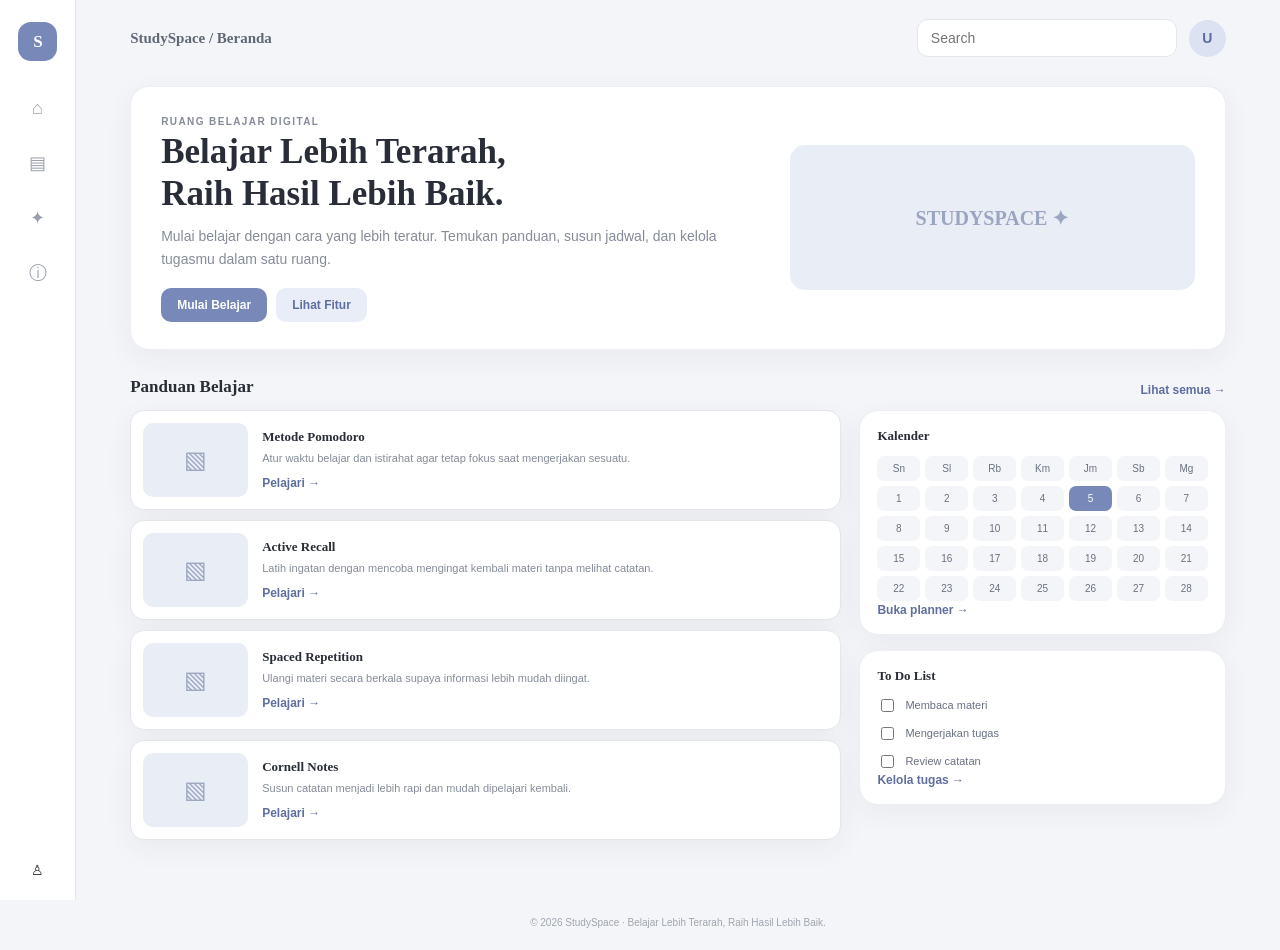
==== index.html @ ea7f8451 "Initial commit - project upload" ====
<!DOCTYPE html>
<html lang="id">

<head>
    <meta charset="UTF-8">
    <meta name="viewport" content="width=device-width, initial-scale=1.0">
    <meta name="description" content="StudySpace, ruang belajar digital untuk belajar lebih terarah.">

    <title>StudySpace | Beranda</title>

    <link rel="stylesheet" href="css/style.css">
    <script src="js/main.js" defer></script>
</head>

<body>

    <!-- Skip Link -->
    <a class="skip-link" href="#main-content">
        Lewati ke konten utama
    </a>

    <!-- Sidebar -->
    <aside class="sidebar">

        <a class="brand-mark" href="index.html">S</a>

        <nav class="side-nav" aria-label="Navigasi">
            <a href="index.html" title="Beranda">⌂</a>
            <a href="panduan.html" title="Panduan Belajar">▤</a>
            <a href="tips.html" title="Tips Belajar">✦</a>
            <a href="tentang-kami.html" title="Tentang Kami">ⓘ</a>
        </nav>

        <a class="side-nav side-bottom" href="login.html" title="Login">
            ♙
        </a>

    </aside>

    <!-- Workspace -->
    <div class="workspace">

        <!-- Header -->
        <header class="topbar">

            <div class="crumb">
                StudySpace / Beranda
            </div>

            <div class="top-actions">
                <input
                    class="search"
                    type="search"
                    placeholder="Search"
                    aria-label="Cari"
                >

                <a class="avatar" href="login.html" aria-label="Login">
                    U
                </a>
            </div>

        </header>

        <!-- Main Content -->
        <main id="main-content" class="page">

            <!-- Hero Section -->
            <section class="panel hero">

                <div>
                    <p class="eyebrow">Ruang belajar digital</p>

                    <h1>
                        Belajar Lebih Terarah,
                        <br>
                        Raih Hasil Lebih Baik.
                    </h1>

                    <p>
                        Mulai belajar dengan cara yang lebih teratur.
                        Temukan panduan, susun jadwal, dan kelola tugasmu
                        dalam satu ruang.
                    </p>

                    <div class="button-row" style="margin-top: 17px">

                        <a class="button primary" href="panduan.html">
                            Mulai Belajar
                        </a>

                        <a class="button secondary" href="tips.html">
                            Lihat Fitur
                        </a>

                    </div>
                </div>

                <div class="hero-art">
                    <span class="hero-placeholder">
                        STUDYSPACE ✦
                    </span>
                </div>

            </section>

            <!-- Section Heading -->
            <div class="section-head">

                <h2>Panduan Belajar</h2>

                <a class="small-link" href="panduan.html">
                    Lihat semua →
                </a>

            </div>

            <!-- Home Grid -->
            <section class="home-grid">

                <!-- Guide List -->
                <div class="guide-list">

                    <article class="panel guide-row">

                        <div class="guide-thumb">▧</div>

                        <div>
                            <h3>Metode Pomodoro</h3>

                            <p>
                                Atur waktu belajar dan istirahat agar tetap
                                fokus saat mengerjakan sesuatu.
                            </p>

                            <a class="small-link" href="panduan-detail.html">
                                Pelajari →
                            </a>
                        </div>

                    </article>

                    <article class="panel guide-row">

                        <div class="guide-thumb">▧</div>

                        <div>
                            <h3>Active Recall</h3>

                            <p>
                                Latih ingatan dengan mencoba mengingat kembali
                                materi tanpa melihat catatan.
                            </p>

                            <a class="small-link" href="panduan-detail.html">
                                Pelajari →
                            </a>
                        </div>

                    </article>

                    <article class="panel guide-row">

                        <div class="guide-thumb">▧</div>

                        <div>
                            <h3>Spaced Repetition</h3>

                            <p>
                                Ulangi materi secara berkala supaya informasi
                                lebih mudah diingat.
                            </p>

                            <a class="small-link" href="panduan-detail.html">
                                Pelajari →
                            </a>
                        </div>

                    </article>

                    <article class="panel guide-row">

                        <div class="guide-thumb">▧</div>

                        <div>
                            <h3>Cornell Notes</h3>

                            <p>
                                Susun catatan menjadi lebih rapi dan mudah
                                dipelajari kembali.
                            </p>

                            <a class="small-link" href="panduan-detail.html">
                                Pelajari →
                            </a>
                        </div>

                    </article>

                </div>

                <!-- Right Sidebar -->
                <aside class="right-stack">

                    <!-- Calendar -->
                    <section class="panel mini-panel">

                        <h3>Kalender</h3>

                        <div class="calendar-mini">

                            <span>Sn</span>
                            <span>Sl</span>
                            <span>Rb</span>
                            <span>Km</span>
                            <span>Jm</span>
                            <span>Sb</span>
                            <span>Mg</span>

                            <!-- Calendar Dates -->
                            <script>
                                for (let n = 1; n <= 28; n++) {
                                    const date = document.createElement("span");

                                    if (n === 5) {
                                        date.classList.add("today");
                                    }

                                    date.textContent = n;

                                    document.querySelector(".calendar-mini").appendChild(date);
                                }
                            </script>

                        </div>

                        <a class="small-link" href="planner.html">
                            Buka planner →
                        </a>

                    </section>

                    <!-- To Do List -->
                    <section class="panel mini-panel">

                        <h3>To Do List</h3>

                        <ul class="todo-mini">

                            <li>
                                <input type="checkbox">
                                Membaca materi
                            </li>

                            <li>
                                <input type="checkbox">
                                Mengerjakan tugas
                            </li>

                            <li>
                                <input type="checkbox">
                                Review catatan
                            </li>

                        </ul>

                        <a class="small-link" href="tips.html#todo">
                            Kelola tugas →
                        </a>

                    </section>

                </aside>

            </section>

        </main>

        <!-- Footer -->
        <footer class="footer">
            © 2026 StudySpace · Belajar Lebih Terarah, Raih Hasil Lebih Baik.
        </footer>

    </div>

    <!-- Mobile Navigation -->
    <nav class="mobile-nav">

        <a href="index.html">
            ⌂
            <small>Home</small>
        </a>

        <a href="panduan.html">
            ▤
            <small>Panduan</small>
        </a>

        <a href="tips.html">
            ✦
            <small>Tips</small>
        </a>

        <a href="tentang-kami.html">
            ⓘ
            <small>About</small>
        </a>

    </nav>

</body>
</html>
---- css/style.css ----
:root{--bg:#f4f5f8;--surface:#fff;--soft:#eef0f4;--line:#e4e6ec;--ink:#292d38;--muted:#858b99;--accent:#7888b8;--accent-dark:#5e6f9f;--accent-soft:#e9edf8;--sidebar:76px;--radius:19px;--shadow:0 8px 28px rgba(40,47,68,.055)}*{box-sizing:border-box}body{margin:0;background:var(--bg);color:var(--ink);font-family:'DM Sans',sans-serif;font-size:14px}a{color:inherit;text-decoration:none}button,input,textarea{font:inherit}.skip-link{position:absolute;left:-999px}.skip-link:focus{left:10px;top:10px;background:#fff;padding:10px;z-index:9}.sidebar{position:fixed;inset:0 auto 0 0;width:var(--sidebar);background:#fff;border-right:1px solid var(--line);display:flex;align-items:center;flex-direction:column;z-index:5;padding:22px 0;gap:26px}.brand-mark{width:39px;height:39px;border-radius:13px;background:var(--accent);color:white;display:grid;place-items:center;font:800 17px 'Plus Jakarta Sans';letter-spacing:-1px}.side-nav{display:flex;flex-direction:column;gap:13px}.side-nav a{width:42px;height:42px;border-radius:13px;display:grid;place-items:center;color:#9ba0ad;font-size:18px;transition:.2s}.side-nav a:hover,.side-nav a.active{background:var(--accent-soft);color:var(--accent-dark)}.side-bottom{margin-top:auto}.workspace{margin-left:var(--sidebar);min-height:100vh}.topbar{height:76px;display:flex;align-items:center;justify-content:space-between;padding:0 4.5%;gap:20px}.crumb{font:700 15px 'Plus Jakarta Sans';color:#606777}.top-actions{display:flex;align-items:center;gap:12px}.search{width:min(260px,35vw);height:38px;border:1px solid var(--line);background:#fff;border-radius:11px;padding:0 13px;outline:none}.avatar{width:37px;height:37px;border-radius:50%;background:#dce2f1;color:#596b9a;display:grid;place-items:center;font-weight:700}.page{max-width:1320px;margin:0 auto;padding:10px 4.5% 55px}.panel{background:var(--surface);border:1px solid #eceef2;border-radius:var(--radius);box-shadow:var(--shadow)}.page-title{font:700 22px 'Plus Jakarta Sans';margin:0 0 7px}.muted{color:var(--muted);line-height:1.65}.eyebrow{font-size:10px;text-transform:uppercase;letter-spacing:1.4px;color:var(--accent-dark);font-weight:700;margin:0 0 9px}.hero{display:grid;grid-template-columns:1.2fr .8fr;gap:22px;padding:27px 30px;min-height:190px;align-items:center}.hero h1{font:800 clamp(23px,3vw,35px)/1.2 'Plus Jakarta Sans';margin:0 0 10px;max-width:540px}.hero p{max-width:560px;color:var(--muted);line-height:1.65;margin:0}.hero-art{height:145px;border-radius:15px;background:#e9edf5;display:grid;place-items:center;overflow:hidden}.hero-art img{width:100%;height:100%;object-fit:cover}.hero-placeholder{font:700 20px 'Plus Jakarta Sans';color:#9aa5c0}.section-head{display:flex;align-items:end;justify-content:space-between;margin:27px 0 13px}.section-head h2{font:700 17px 'Plus Jakarta Sans';margin:0}.small-link{font-size:12px;color:var(--accent-dark);font-weight:700}.home-grid{display:grid;grid-template-columns:minmax(0,1.65fr) minmax(245px,.85fr);gap:18px}.guide-list{display:grid;gap:10px}.guide-row{display:grid;grid-template-columns:105px 1fr;gap:14px;padding:12px;align-items:center;border:1px solid var(--line);border-radius:14px}.guide-thumb{height:74px;border-radius:10px;background:#e9edf5;display:grid;place-items:center;color:#9aa5c0;font-size:24px}.guide-row h3,.feature-card h3{font:700 13px 'Plus Jakarta Sans';margin:0 0 5px}.guide-row p{font-size:11px;color:var(--muted);line-height:1.5;margin:0 0 8px}.right-stack{display:grid;gap:15px;align-content:start}.mini-panel{padding:17px}.mini-panel h3{font:700 13px 'Plus Jakarta Sans';margin:0 0 12px}.calendar-mini{display:grid;grid-template-columns:repeat(7,1fr);gap:5px;text-align:center;font-size:10px}.calendar-mini span{padding:7px 0;border-radius:7px;background:#f4f5f8;color:#697080}.calendar-mini .today{background:var(--accent);color:white}.todo-mini{list-style:none;margin:0;padding:0;display:grid;gap:9px}.todo-mini li{font-size:11px;color:#697080;display:flex;gap:8px;align-items:center}.todo-mini input{accent-color:var(--accent)}.button{display:inline-flex;justify-content:center;align-items:center;border:0;border-radius:10px;padding:10px 16px;cursor:pointer;font-weight:700;font-size:12px}.primary{background:var(--accent);color:white}.primary:hover{background:var(--accent-dark)}.secondary{background:var(--accent-soft);color:var(--accent-dark)}.outline{background:#fff;border:1px solid var(--line);color:#646b7a}.button-row{display:flex;gap:9px;flex-wrap:wrap}.page-head{margin:8px 0 20px}.page-head h1{font:700 22px 'Plus Jakarta Sans';margin:0 0 6px;text-transform:uppercase}.page-head p{margin:0;color:var(--muted)}.guide-grid{display:grid;grid-template-columns:repeat(2,minmax(0,1fr));gap:15px;padding:18px}.feature-card{border:1px solid var(--line);border-radius:14px;padding:14px;display:grid;grid-template-columns:100px 1fr;gap:13px;align-items:center;min-height:130px}.feature-image{height:92px;border-radius:10px;background:#e9edf5;display:grid;place-items:center;color:#9aa5c0;font-size:25px}.feature-card p{font-size:11px;line-height:1.55;color:var(--muted);margin:0 0 9px}.feature-card .small-link{font-size:11px}.tips-stack{display:grid;gap:14px}.tip-feature{padding:17px;display:grid;grid-template-columns:145px 1fr;gap:18px;align-items:center}.tip-image{height:100px;background:#e9edf5;border-radius:12px;display:grid;place-items:center;color:#9aa5c0;font-size:28px}.tip-feature h2{font:700 16px 'Plus Jakarta Sans';margin:0 0 7px}.tip-feature p{font-size:12px;line-height:1.6;color:var(--muted);margin:0 0 12px}.planner-layout{display:grid;grid-template-columns:minmax(0,1fr) 270px;gap:16px}.calendar-panel{padding:18px}.calendar-title{display:flex;justify-content:space-between;align-items:center;margin-bottom:16px}.calendar-title h2{font:700 16px 'Plus Jakarta Sans';margin:0}.calendar-grid{display:grid;grid-template-columns:repeat(7,1fr);gap:7px}.calendar-grid div{min-height:74px;border-radius:10px;background:#f5f6f9;padding:8px;font-size:11px;color:#6f7582}.calendar-grid .day-name{min-height:25px;background:none;text-align:center;font-weight:700;color:#999;padding:4px}.calendar-grid .selected{background:var(--accent);color:#fff}.calendar-grid .has-event:after{content:'';display:block;width:5px;height:5px;border-radius:50%;background:#d59b55;margin-top:9px}.calendar-grid .selected:after{background:#fff}.side-schedule{padding:18px}.side-schedule h3{font:700 14px 'Plus Jakarta Sans';margin:0 0 14px}.field{display:grid;gap:6px;margin-bottom:12px;font-size:11px;color:#737989}.field input,.field textarea,.field select{width:100%;border:1px solid var(--line);border-radius:9px;padding:10px;background:#fff;outline:none;color:var(--ink)}.event-list{padding:0;list-style:none;display:grid;gap:8px;margin:14px 0 0}.event-list li{padding:10px;border-radius:9px;background:#f5f6f9;font-size:11px;display:flex;justify-content:space-between;gap:8px}.timer-panel{min-height:480px;display:flex;flex-direction:column;align-items:center;justify-content:center;padding:35px}.timer-modes{display:flex;gap:10px;flex-wrap:wrap;justify-content:center}.timer-modes button{border:1px solid var(--line);background:white;color:#858b99;padding:10px 20px;border-radius:22px;font-size:11px;cursor:pointer}.timer-modes button.active{background:var(--accent-soft);border-color:#dce2f2;color:var(--accent-dark)}.timer-number{font:500 clamp(65px,11vw,105px)/1 'Plus Jakarta Sans';letter-spacing:-5px;margin:28px 0}.timer-controls{display:flex;gap:12px;align-items:center}.timer-start{min-width:125px}.timer-settings{margin-top:24px;display:flex;gap:12px}.timer-settings input{width:80px}.article-panel{padding:24px;max-width:900px;margin:auto}.article-cover{height:180px;border-radius:14px;background:#e9edf5;display:grid;place-items:center;font-size:36px;color:#9aa5c0;margin-bottom:20px}.article-panel h1{font:700 24px 'Plus Jakarta Sans'}.article-panel p{line-height:1.8;color:#707787}.about-intro{padding:22px;display:grid;grid-template-columns:1fr 1fr;gap:18px;align-items:center}.about-image{height:145px;border-radius:13px;background:#e9edf5;display:grid;place-items:center;color:#9aa5c0;font-size:30px}.team-grid{display:grid;grid-template-columns:repeat(4,1fr);gap:12px}.team-card{text-align:center;padding:20px 12px}.team-avatar{width:70px;height:70px;margin:0 auto 12px;border-radius:50%;background:#e4e8f1;display:grid;place-items:center;font-size:23px;color:#8793b2}.team-card h3{font:700 12px 'Plus Jakarta Sans';margin:0 0 4px}.team-card p{font-size:10px;color:var(--muted);margin:0}.login-page{min-height:100vh;display:grid;place-items:center;padding:24px;background:#eef0f5}.login-card{width:min(900px,100%);min-height:510px;background:white;border-radius:22px;box-shadow:var(--shadow);display:grid;grid-template-columns:1fr 1fr;overflow:hidden}.login-art{background:#e6eaf3;display:grid;place-items:center;color:#8793b2;font:700 24px 'Plus Jakarta Sans'}.login-form{padding:60px 12%;display:flex;flex-direction:column;justify-content:center}.login-form h1{font:700 27px 'Plus Jakarta Sans';margin:0 0 28px}.login-form label{font-size:11px;color:#737989;margin:0 0 7px}.login-form input{height:42px;border:0;background:#f1f2f5;border-radius:9px;padding:0 12px;margin-bottom:17px}.login-form .button{width:100%;margin:8px 0 15px}.login-form p{text-align:center;color:var(--muted);font-size:11px}.login-form a{color:var(--accent-dark);font-weight:700}.footer{padding:22px 0;color:#a0a5b0;font-size:10px;text-align:center}.empty{font-size:11px;color:var(--muted);padding:10px 0}.mobile-nav{display:none}
@media(max-width:850px){.home-grid,.planner-layout{grid-template-columns:1fr}.right-stack{grid-template-columns:1fr 1fr}.team-grid{grid-template-columns:repeat(2,1fr)}.hero{grid-template-columns:1fr .7fr}.guide-grid{grid-template-columns:1fr}}
@media(max-width:600px){:root{--sidebar:0px}.sidebar{display:none}.workspace{margin-left:0;padding-bottom:64px}.topbar{height:62px;padding:0 17px}.page{padding:8px 15px 30px}.crumb{font-size:13px}.search{width:125px;height:34px}.hero{grid-template-columns:1fr;padding:20px;gap:14px}.hero-art{height:100px}.hero h1{font-size:25px}.home-grid{grid-template-columns:1fr}.right-stack{grid-template-columns:1fr 1fr}.guide-row{grid-template-columns:78px 1fr}.guide-thumb{height:68px}.feature-card{grid-template-columns:82px 1fr}.feature-image{height:80px}.tip-feature{grid-template-columns:85px 1fr;padding:12px;gap:12px}.tip-image{height:78px}.planner-layout{grid-template-columns:1fr}.calendar-grid{gap:4px}.calendar-grid div{min-height:55px;padding:6px 4px;font-size:10px}.timer-panel{min-height:430px;padding:22px 10px}.timer-number{font-size:76px}.timer-settings{gap:7px}.about-intro{grid-template-columns:1fr}.team-grid{grid-template-columns:repeat(2,1fr)}.login-card{grid-template-columns:1fr}.login-art{display:none}.login-form{padding:48px 9%}.mobile-nav{position:fixed;display:flex;bottom:0;left:0;right:0;height:61px;background:#fff;border-top:1px solid var(--line);justify-content:space-around;align-items:center;z-index:8}.mobile-nav a{font-size:18px;color:#9298a6;text-align:center}.mobile-nav a.active{color:var(--accent-dark)}.mobile-nav small{display:block;font-size:9px;margin-top:3px}.footer{padding-bottom:75px}}
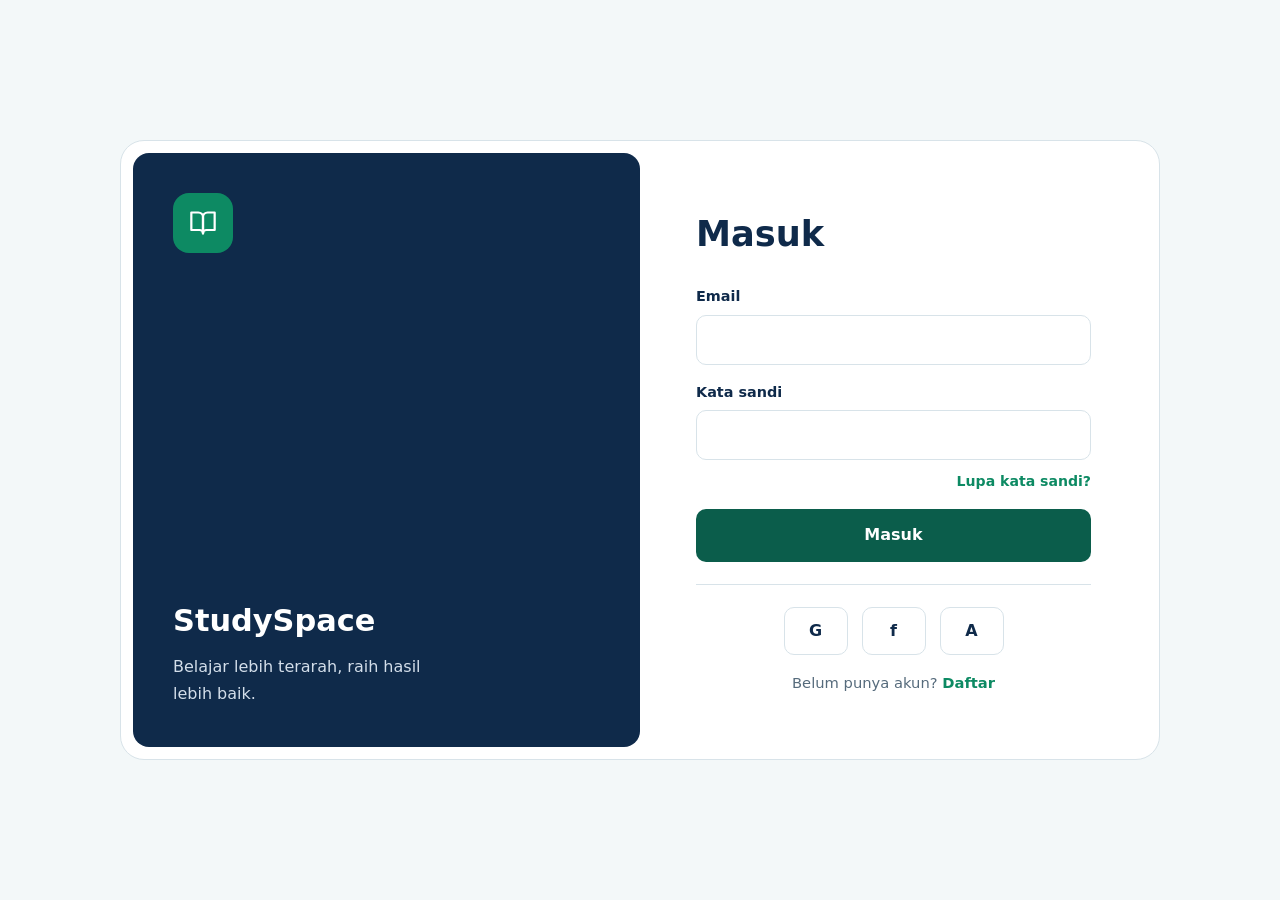
==== commit 2a6ba94c: "update index dkk" ====
--- a/index.html
+++ b/index.html
@@ -1,313 +1,59 @@
-
 <!DOCTYPE html>
 <html lang="id">
+<head>
+<meta charset="UTF-8">
+<meta name="viewport" content="width=device-width, initial-scale=1">
+<title>Beranda · StudySpace</title>
+<link rel="stylesheet" href="css/style.css">
+</head>
+<body data-page="profil">
+<header class="topbar">
+<a class="logo" href="index.html">StudySpace</a>
+  <form class="search" role="search" onsubmit="return false">
+    <input type="search" placeholder="Cari" aria-label="Cari">
+    <svg viewBox="0 0 24 24" fill="none" stroke="currentColor" stroke-width="1.9" stroke-linecap="round" stroke-linejoin="round" aria-hidden="true" focusable="false"><circle cx="11" cy="11" r="8"/><path d="m21 21-4.35-4.35"/></svg>
+  </form>
+  <a class="avatar-btn" href="pengaturan.html" aria-label="Pengaturan" title="Pengaturan"><svg viewBox="0 0 24 24" fill="none" stroke="currentColor" stroke-width="1.9" stroke-linecap="round" stroke-linejoin="round" aria-hidden="true" focusable="false"><path d="M21 4h-7M10 4H3M21 12h-9M8 12H3M21 20h-5M12 20H3M14 2v4M8 10v4M16 18v4"/></svg></a>
+</header>
+<div class="shell">
+  <nav class="sidebar" aria-label="Navigasi utama">
+      <a href="index.html" aria-current="page" title="Beranda" aria-label="Beranda"><svg viewBox="0 0 24 24" fill="none" stroke="currentColor" stroke-width="1.9" stroke-linecap="round" stroke-linejoin="round" aria-hidden="true" focusable="false"><path d="M3 10.5 12 3l9 7.5V20a2 2 0 0 1-2 2H5a2 2 0 0 1-2-2z"/><path d="M9 22V12h6v10"/></svg></a>
+      <a href="timer.html" title="Timer" aria-label="Timer"><svg viewBox="0 0 24 24" fill="none" stroke="currentColor" stroke-width="1.9" stroke-linecap="round" stroke-linejoin="round" aria-hidden="true" focusable="false"><circle cx="12" cy="12" r="10"/><path d="M12 6v6l4 2"/></svg></a>
+      <a href="planner.html" title="Calendar planner" aria-label="Calendar planner"><svg viewBox="0 0 24 24" fill="none" stroke="currentColor" stroke-width="1.9" stroke-linecap="round" stroke-linejoin="round" aria-hidden="true" focusable="false"><rect x="3" y="4" width="18" height="18" rx="2"/><path d="M16 2v4M8 2v4M3 10h18"/></svg></a>
+      <a href="tips.html" title="Tips belajar" aria-label="Tips belajar"><svg viewBox="0 0 24 24" fill="none" stroke="currentColor" stroke-width="1.9" stroke-linecap="round" stroke-linejoin="round" aria-hidden="true" focusable="false"><path d="M9 18h6M10 22h4"/><path d="M15.1 14c.2-1 .7-1.7 1.4-2.5A4.7 4.7 0 0 0 18 8 6 6 0 0 0 6 8c0 1 .2 2.2 1.5 3.5.7.7 1.3 1.5 1.4 2.5"/></svg></a>
+      <hr>
+      <a href="panduan.html" title="Panduan belajar" aria-label="Panduan belajar"><svg viewBox="0 0 24 24" fill="none" stroke="currentColor" stroke-width="1.9" stroke-linecap="round" stroke-linejoin="round" aria-hidden="true" focusable="false"><path d="M2 3h6a4 4 0 0 1 4 4v14a3 3 0 0 0-3-3H2z"/><path d="M22 3h-6a4 4 0 0 0-4 4v14a3 3 0 0 1 3-3h7z"/></svg></a>
+      <a href="sumber.html" title="Sumber belajar" aria-label="Sumber belajar"><svg viewBox="0 0 24 24" fill="none" stroke="currentColor" stroke-width="1.9" stroke-linecap="round" stroke-linejoin="round" aria-hidden="true" focusable="false"><path d="M22 19a2 2 0 0 1-2 2H4a2 2 0 0 1-2-2V5a2 2 0 0 1 2-2h5l2 3h9a2 2 0 0 1 2 2z"/></svg></a>
+    </nav>
+  <main>
+    <section class="view active" id="profil">
+        <div class="cover" aria-hidden="true"></div>
+        <div class="id-card">
+          <div class="big-avatar" aria-hidden="true"><svg viewBox="0 0 24 24" fill="none" stroke="currentColor" stroke-width="1.9" stroke-linecap="round" stroke-linejoin="round" aria-hidden="true" focusable="false"><path d="M20 21v-2a4 4 0 0 0-4-4H8a4 4 0 0 0-4 4v2"/><circle cx="12" cy="7" r="4"/></svg></div>
+          <h1 id="userName" style="font-size:1.7rem;font-weight:800">Nama</h1>
+          <p class="id-sub">Selamat datang di ruang belajarmu.</p>
+        </div>
 
-<head>
-    <meta charset="UTF-8">
-    <meta name="viewport" content="width=device-width, initial-scale=1.0">
-    <meta name="description" content="StudySpace, ruang belajar digital untuk belajar lebih terarah.">
-
-    <title>StudySpace | Beranda</title>
-
-    <link rel="stylesheet" href="css/style.css">
-    <script src="js/main.js" defer></script>
-</head>
-
-<body>
-
-    <!-- Skip Link -->
-    <a class="skip-link" href="#main-content">
-        Lewati ke konten utama
-    </a>
-
-    <!-- Sidebar -->
-    <aside class="sidebar">
-
-        <a class="brand-mark" href="index.html">S</a>
-
-        <nav class="side-nav" aria-label="Navigasi">
-            <a href="index.html" title="Beranda">⌂</a>
-            <a href="panduan.html" title="Panduan Belajar">▤</a>
-            <a href="tips.html" title="Tips Belajar">✦</a>
-            <a href="tentang-kami.html" title="Tentang Kami">ⓘ</a>
-        </nav>
-
-        <a class="side-nav side-bottom" href="login.html" title="Login">
-            ♙
-        </a>
-
-    </aside>
-
-    <!-- Workspace -->
-    <div class="workspace">
-
-        <!-- Header -->
-        <header class="topbar">
-
-            <div class="crumb">
-                StudySpace / Beranda
-            </div>
-
-            <div class="top-actions">
-                <input
-                    class="search"
-                    type="search"
-                    placeholder="Search"
-                    aria-label="Cari"
-                >
-
-                <a class="avatar" href="login.html" aria-label="Login">
-                    U
-                </a>
-            </div>
-
-        </header>
-
-        <!-- Main Content -->
-        <main id="main-content" class="page">
-
-            <!-- Hero Section -->
-            <section class="panel hero">
-
-                <div>
-                    <p class="eyebrow">Ruang belajar digital</p>
-
-                    <h1>
-                        Belajar Lebih Terarah,
-                        <br>
-                        Raih Hasil Lebih Baik.
-                    </h1>
-
-                    <p>
-                        Mulai belajar dengan cara yang lebih teratur.
-                        Temukan panduan, susun jadwal, dan kelola tugasmu
-                        dalam satu ruang.
-                    </p>
-
-                    <div class="button-row" style="margin-top: 17px">
-
-                        <a class="button primary" href="panduan.html">
-                            Mulai Belajar
-                        </a>
-
-                        <a class="button secondary" href="tips.html">
-                            Lihat Fitur
-                        </a>
-
-                    </div>
-                </div>
-
-                <div class="hero-art">
-                    <span class="hero-placeholder">
-                        STUDYSPACE ✦
-                    </span>
-                </div>
-
-            </section>
-
-            <!-- Section Heading -->
-            <div class="section-head">
-
-                <h2>Panduan Belajar</h2>
-
-                <a class="small-link" href="panduan.html">
-                    Lihat semua →
-                </a>
-
-            </div>
-
-            <!-- Home Grid -->
-            <section class="home-grid">
-
-                <!-- Guide List -->
-                <div class="guide-list">
-
-                    <article class="panel guide-row">
-
-                        <div class="guide-thumb">▧</div>
-
-                        <div>
-                            <h3>Metode Pomodoro</h3>
-
-                            <p>
-                                Atur waktu belajar dan istirahat agar tetap
-                                fokus saat mengerjakan sesuatu.
-                            </p>
-
-                            <a class="small-link" href="panduan-detail.html">
-                                Pelajari →
-                            </a>
-                        </div>
-
-                    </article>
-
-                    <article class="panel guide-row">
-
-                        <div class="guide-thumb">▧</div>
-
-                        <div>
-                            <h3>Active Recall</h3>
-
-                            <p>
-                                Latih ingatan dengan mencoba mengingat kembali
-                                materi tanpa melihat catatan.
-                            </p>
-
-                            <a class="small-link" href="panduan-detail.html">
-                                Pelajari →
-                            </a>
-                        </div>
-
-                    </article>
-
-                    <article class="panel guide-row">
-
-                        <div class="guide-thumb">▧</div>
-
-                        <div>
-                            <h3>Spaced Repetition</h3>
-
-                            <p>
-                                Ulangi materi secara berkala supaya informasi
-                                lebih mudah diingat.
-                            </p>
-
-                            <a class="small-link" href="panduan-detail.html">
-                                Pelajari →
-                            </a>
-                        </div>
-
-                    </article>
-
-                    <article class="panel guide-row">
-
-                        <div class="guide-thumb">▧</div>
-
-                        <div>
-                            <h3>Cornell Notes</h3>
-
-                            <p>
-                                Susun catatan menjadi lebih rapi dan mudah
-                                dipelajari kembali.
-                            </p>
-
-                            <a class="small-link" href="panduan-detail.html">
-                                Pelajari →
-                            </a>
-                        </div>
-
-                    </article>
-
-                </div>
-
-                <!-- Right Sidebar -->
-                <aside class="right-stack">
-
-                    <!-- Calendar -->
-                    <section class="panel mini-panel">
-
-                        <h3>Kalender</h3>
-
-                        <div class="calendar-mini">
-
-                            <span>Sn</span>
-                            <span>Sl</span>
-                            <span>Rb</span>
-                            <span>Km</span>
-                            <span>Jm</span>
-                            <span>Sb</span>
-                            <span>Mg</span>
-
-                            <!-- Calendar Dates -->
-                            <script>
-                                for (let n = 1; n <= 28; n++) {
-                                    const date = document.createElement("span");
-
-                                    if (n === 5) {
-                                        date.classList.add("today");
-                                    }
-
-                                    date.textContent = n;
-
-                                    document.querySelector(".calendar-mini").appendChild(date);
-                                }
-                            </script>
-
-                        </div>
-
-                        <a class="small-link" href="planner.html">
-                            Buka planner →
-                        </a>
-
-                    </section>
-
-                    <!-- To Do List -->
-                    <section class="panel mini-panel">
-
-                        <h3>To Do List</h3>
-
-                        <ul class="todo-mini">
-
-                            <li>
-                                <input type="checkbox">
-                                Membaca materi
-                            </li>
-
-                            <li>
-                                <input type="checkbox">
-                                Mengerjakan tugas
-                            </li>
-
-                            <li>
-                                <input type="checkbox">
-                                Review catatan
-                            </li>
-
-                        </ul>
-
-                        <a class="small-link" href="tips.html#todo">
-                            Kelola tugas →
-                        </a>
-
-                    </section>
-
-                </aside>
-
-            </section>
-
-        </main>
-
-        <!-- Footer -->
-        <footer class="footer">
-            © 2026 StudySpace · Belajar Lebih Terarah, Raih Hasil Lebih Baik.
-        </footer>
-
-    </div>
-
-    <!-- Mobile Navigation -->
-    <nav class="mobile-nav">
-
-        <a href="index.html">
-            ⌂
-            <small>Home</small>
-        </a>
-
-        <a href="panduan.html">
-            ▤
-            <small>Panduan</small>
-        </a>
-
-        <a href="tips.html">
-            ✦
-            <small>Tips</small>
-        </a>
-
-        <a href="tentang-kami.html">
-            ⓘ
-            <small>About</small>
-        </a>
-
-    </nav>
-
+        <div class="quick">
+          <a href="timer.html"><span class="q-ico"><svg viewBox="0 0 24 24" fill="none" stroke="currentColor" stroke-width="1.9" stroke-linecap="round" stroke-linejoin="round" aria-hidden="true" focusable="false"><circle cx="12" cy="12" r="10"/><path d="M12 6v6l4 2"/></svg></span><span><strong>Mulai Timer</strong><small>Fokus dengan Pomodoro</small></span></a>
+          <a href="planner.html"><span class="q-ico"><svg viewBox="0 0 24 24" fill="none" stroke="currentColor" stroke-width="1.9" stroke-linecap="round" stroke-linejoin="round" aria-hidden="true" focusable="false"><rect x="3" y="4" width="18" height="18" rx="2"/><path d="M16 2v4M8 2v4M3 10h18"/></svg></span><span><strong>Buka Planner</strong><small>Atur jadwal mingguan</small></span></a>
+          <a href="tips.html"><span class="q-ico"><svg viewBox="0 0 24 24" fill="none" stroke="currentColor" stroke-width="1.9" stroke-linecap="round" stroke-linejoin="round" aria-hidden="true" focusable="false"><path d="M9 18h6M10 22h4"/><path d="M15.1 14c.2-1 .7-1.7 1.4-2.5A4.7 4.7 0 0 0 18 8 6 6 0 0 0 6 8c0 1 .2 2.2 1.5 3.5.7.7 1.3 1.5 1.4 2.5"/></svg></span><span><strong>Tips Belajar</strong><small>Kebiasaan yang efektif</small></span></a>
+          <a href="sumber.html"><span class="q-ico"><svg viewBox="0 0 24 24" fill="none" stroke="currentColor" stroke-width="1.9" stroke-linecap="round" stroke-linejoin="round" aria-hidden="true" focusable="false"><path d="M22 19a2 2 0 0 1-2 2H4a2 2 0 0 1-2-2V5a2 2 0 0 1 2-2h5l2 3h9a2 2 0 0 1 2 2z"/></svg></span><span><strong>Sumber Belajar</strong><small>Artikel, kursus, jurnal</small></span></a>
+        </div>
+        <div class="profile-grid">
+          <div>
+            <div class="box" style="min-height:210px"><h3>Tentang saya</h3><p>Ceritakan sedikit tentang dirimu.</p></div>
+            <div class="box"><h3>Statistik</h3><p>Sesi fokus, jam belajar, dan rekor harianmu akan muncul di sini.</p></div>
+          </div>
+          <div>
+            <div class="box" style="min-height:210px"><h3>Perjalanan</h3><p>Pencapaian belajarmu dari waktu ke waktu.</p></div>
+            <div class="box tall"><h3>Aktivitas terbaru</h3><p>Belum ada aktivitas.</p></div>
+          </div>
+        </div>
+      </section>
+    <footer class="foot">© 2026 StudySpace · Belajar Lebih Terarah, Raih Hasil Lebih Baik.</footer>
+  </main>
+</div>
+<script src="js/script.js"></script>
 </body>
 </html>
--- a/css/style.css
+++ b/css/style.css
@@ -1,3 +1,258 @@
-:root{--bg:#f4f5f8;--surface:#fff;--soft:#eef0f4;--line:#e4e6ec;--ink:#292d38;--muted:#858b99;--accent:#7888b8;--accent-dark:#5e6f9f;--accent-soft:#e9edf8;--sidebar:76px;--radius:19px;--shadow:0 8px 28px rgba(40,47,68,.055)}*{box-sizing:border-box}body{margin:0;background:var(--bg);color:var(--ink);font-family:'DM Sans',sans-serif;font-size:14px}a{color:inherit;text-decoration:none}button,input,textarea{font:inherit}.skip-link{position:absolute;left:-999px}.skip-link:focus{left:10px;top:10px;background:#fff;padding:10px;z-index:9}.sidebar{position:fixed;inset:0 auto 0 0;width:var(--sidebar);background:#fff;border-right:1px solid var(--line);display:flex;align-items:center;flex-direction:column;z-index:5;padding:22px 0;gap:26px}.brand-mark{width:39px;height:39px;border-radius:13px;background:var(--accent);color:white;display:grid;place-items:center;font:800 17px 'Plus Jakarta Sans';letter-spacing:-1px}.side-nav{display:flex;flex-direction:column;gap:13px}.side-nav a{width:42px;height:42px;border-radius:13px;display:grid;place-items:center;color:#9ba0ad;font-size:18px;transition:.2s}.side-nav a:hover,.side-nav a.active{background:var(--accent-soft);color:var(--accent-dark)}.side-bottom{margin-top:auto}.workspace{margin-left:var(--sidebar);min-height:100vh}.topbar{height:76px;display:flex;align-items:center;justify-content:space-between;padding:0 4.5%;gap:20px}.crumb{font:700 15px 'Plus Jakarta Sans';color:#606777}.top-actions{display:flex;align-items:center;gap:12px}.search{width:min(260px,35vw);height:38px;border:1px solid var(--line);background:#fff;border-radius:11px;padding:0 13px;outline:none}.avatar{width:37px;height:37px;border-radius:50%;background:#dce2f1;color:#596b9a;display:grid;place-items:center;font-weight:700}.page{max-width:1320px;margin:0 auto;padding:10px 4.5% 55px}.panel{background:var(--surface);border:1px solid #eceef2;border-radius:var(--radius);box-shadow:var(--shadow)}.page-title{font:700 22px 'Plus Jakarta Sans';margin:0 0 7px}.muted{color:var(--muted);line-height:1.65}.eyebrow{font-size:10px;text-transform:uppercase;letter-spacing:1.4px;color:var(--accent-dark);font-weight:700;margin:0 0 9px}.hero{display:grid;grid-template-columns:1.2fr .8fr;gap:22px;padding:27px 30px;min-height:190px;align-items:center}.hero h1{font:800 clamp(23px,3vw,35px)/1.2 'Plus Jakarta Sans';margin:0 0 10px;max-width:540px}.hero p{max-width:560px;color:var(--muted);line-height:1.65;margin:0}.hero-art{height:145px;border-radius:15px;background:#e9edf5;display:grid;place-items:center;overflow:hidden}.hero-art img{width:100%;height:100%;object-fit:cover}.hero-placeholder{font:700 20px 'Plus Jakarta Sans';color:#9aa5c0}.section-head{display:flex;align-items:end;justify-content:space-between;margin:27px 0 13px}.section-head h2{font:700 17px 'Plus Jakarta Sans';margin:0}.small-link{font-size:12px;color:var(--accent-dark);font-weight:700}.home-grid{display:grid;grid-template-columns:minmax(0,1.65fr) minmax(245px,.85fr);gap:18px}.guide-list{display:grid;gap:10px}.guide-row{display:grid;grid-template-columns:105px 1fr;gap:14px;padding:12px;align-items:center;border:1px solid var(--line);border-radius:14px}.guide-thumb{height:74px;border-radius:10px;background:#e9edf5;display:grid;place-items:center;color:#9aa5c0;font-size:24px}.guide-row h3,.feature-card h3{font:700 13px 'Plus Jakarta Sans';margin:0 0 5px}.guide-row p{font-size:11px;color:var(--muted);line-height:1.5;margin:0 0 8px}.right-stack{display:grid;gap:15px;align-content:start}.mini-panel{padding:17px}.mini-panel h3{font:700 13px 'Plus Jakarta Sans';margin:0 0 12px}.calendar-mini{display:grid;grid-template-columns:repeat(7,1fr);gap:5px;text-align:center;font-size:10px}.calendar-mini span{padding:7px 0;border-radius:7px;background:#f4f5f8;color:#697080}.calendar-mini .today{background:var(--accent);color:white}.todo-mini{list-style:none;margin:0;padding:0;display:grid;gap:9px}.todo-mini li{font-size:11px;color:#697080;display:flex;gap:8px;align-items:center}.todo-mini input{accent-color:var(--accent)}.button{display:inline-flex;justify-content:center;align-items:center;border:0;border-radius:10px;padding:10px 16px;cursor:pointer;font-weight:700;font-size:12px}.primary{background:var(--accent);color:white}.primary:hover{background:var(--accent-dark)}.secondary{background:var(--accent-soft);color:var(--accent-dark)}.outline{background:#fff;border:1px solid var(--line);color:#646b7a}.button-row{display:flex;gap:9px;flex-wrap:wrap}.page-head{margin:8px 0 20px}.page-head h1{font:700 22px 'Plus Jakarta Sans';margin:0 0 6px;text-transform:uppercase}.page-head p{margin:0;color:var(--muted)}.guide-grid{display:grid;grid-template-columns:repeat(2,minmax(0,1fr));gap:15px;padding:18px}.feature-card{border:1px solid var(--line);border-radius:14px;padding:14px;display:grid;grid-template-columns:100px 1fr;gap:13px;align-items:center;min-height:130px}.feature-image{height:92px;border-radius:10px;background:#e9edf5;display:grid;place-items:center;color:#9aa5c0;font-size:25px}.feature-card p{font-size:11px;line-height:1.55;color:var(--muted);margin:0 0 9px}.feature-card .small-link{font-size:11px}.tips-stack{display:grid;gap:14px}.tip-feature{padding:17px;display:grid;grid-template-columns:145px 1fr;gap:18px;align-items:center}.tip-image{height:100px;background:#e9edf5;border-radius:12px;display:grid;place-items:center;color:#9aa5c0;font-size:28px}.tip-feature h2{font:700 16px 'Plus Jakarta Sans';margin:0 0 7px}.tip-feature p{font-size:12px;line-height:1.6;color:var(--muted);margin:0 0 12px}.planner-layout{display:grid;grid-template-columns:minmax(0,1fr) 270px;gap:16px}.calendar-panel{padding:18px}.calendar-title{display:flex;justify-content:space-between;align-items:center;margin-bottom:16px}.calendar-title h2{font:700 16px 'Plus Jakarta Sans';margin:0}.calendar-grid{display:grid;grid-template-columns:repeat(7,1fr);gap:7px}.calendar-grid div{min-height:74px;border-radius:10px;background:#f5f6f9;padding:8px;font-size:11px;color:#6f7582}.calendar-grid .day-name{min-height:25px;background:none;text-align:center;font-weight:700;color:#999;padding:4px}.calendar-grid .selected{background:var(--accent);color:#fff}.calendar-grid .has-event:after{content:'';display:block;width:5px;height:5px;border-radius:50%;background:#d59b55;margin-top:9px}.calendar-grid .selected:after{background:#fff}.side-schedule{padding:18px}.side-schedule h3{font:700 14px 'Plus Jakarta Sans';margin:0 0 14px}.field{display:grid;gap:6px;margin-bottom:12px;font-size:11px;color:#737989}.field input,.field textarea,.field select{width:100%;border:1px solid var(--line);border-radius:9px;padding:10px;background:#fff;outline:none;color:var(--ink)}.event-list{padding:0;list-style:none;display:grid;gap:8px;margin:14px 0 0}.event-list li{padding:10px;border-radius:9px;background:#f5f6f9;font-size:11px;display:flex;justify-content:space-between;gap:8px}.timer-panel{min-height:480px;display:flex;flex-direction:column;align-items:center;justify-content:center;padding:35px}.timer-modes{display:flex;gap:10px;flex-wrap:wrap;justify-content:center}.timer-modes button{border:1px solid var(--line);background:white;color:#858b99;padding:10px 20px;border-radius:22px;font-size:11px;cursor:pointer}.timer-modes button.active{background:var(--accent-soft);border-color:#dce2f2;color:var(--accent-dark)}.timer-number{font:500 clamp(65px,11vw,105px)/1 'Plus Jakarta Sans';letter-spacing:-5px;margin:28px 0}.timer-controls{display:flex;gap:12px;align-items:center}.timer-start{min-width:125px}.timer-settings{margin-top:24px;display:flex;gap:12px}.timer-settings input{width:80px}.article-panel{padding:24px;max-width:900px;margin:auto}.article-cover{height:180px;border-radius:14px;background:#e9edf5;display:grid;place-items:center;font-size:36px;color:#9aa5c0;margin-bottom:20px}.article-panel h1{font:700 24px 'Plus Jakarta Sans'}.article-panel p{line-height:1.8;color:#707787}.about-intro{padding:22px;display:grid;grid-template-columns:1fr 1fr;gap:18px;align-items:center}.about-image{height:145px;border-radius:13px;background:#e9edf5;display:grid;place-items:center;color:#9aa5c0;font-size:30px}.team-grid{display:grid;grid-template-columns:repeat(4,1fr);gap:12px}.team-card{text-align:center;padding:20px 12px}.team-avatar{width:70px;height:70px;margin:0 auto 12px;border-radius:50%;background:#e4e8f1;display:grid;place-items:center;font-size:23px;color:#8793b2}.team-card h3{font:700 12px 'Plus Jakarta Sans';margin:0 0 4px}.team-card p{font-size:10px;color:var(--muted);margin:0}.login-page{min-height:100vh;display:grid;place-items:center;padding:24px;background:#eef0f5}.login-card{width:min(900px,100%);min-height:510px;background:white;border-radius:22px;box-shadow:var(--shadow);display:grid;grid-template-columns:1fr 1fr;overflow:hidden}.login-art{background:#e6eaf3;display:grid;place-items:center;color:#8793b2;font:700 24px 'Plus Jakarta Sans'}.login-form{padding:60px 12%;display:flex;flex-direction:column;justify-content:center}.login-form h1{font:700 27px 'Plus Jakarta Sans';margin:0 0 28px}.login-form label{font-size:11px;color:#737989;margin:0 0 7px}.login-form input{height:42px;border:0;background:#f1f2f5;border-radius:9px;padding:0 12px;margin-bottom:17px}.login-form .button{width:100%;margin:8px 0 15px}.login-form p{text-align:center;color:var(--muted);font-size:11px}.login-form a{color:var(--accent-dark);font-weight:700}.footer{padding:22px 0;color:#a0a5b0;font-size:10px;text-align:center}.empty{font-size:11px;color:var(--muted);padding:10px 0}.mobile-nav{display:none}
-@media(max-width:850px){.home-grid,.planner-layout{grid-template-columns:1fr}.right-stack{grid-template-columns:1fr 1fr}.team-grid{grid-template-columns:repeat(2,1fr)}.hero{grid-template-columns:1fr .7fr}.guide-grid{grid-template-columns:1fr}}
-@media(max-width:600px){:root{--sidebar:0px}.sidebar{display:none}.workspace{margin-left:0;padding-bottom:64px}.topbar{height:62px;padding:0 17px}.page{padding:8px 15px 30px}.crumb{font-size:13px}.search{width:125px;height:34px}.hero{grid-template-columns:1fr;padding:20px;gap:14px}.hero-art{height:100px}.hero h1{font-size:25px}.home-grid{grid-template-columns:1fr}.right-stack{grid-template-columns:1fr 1fr}.guide-row{grid-template-columns:78px 1fr}.guide-thumb{height:68px}.feature-card{grid-template-columns:82px 1fr}.feature-image{height:80px}.tip-feature{grid-template-columns:85px 1fr;padding:12px;gap:12px}.tip-image{height:78px}.planner-layout{grid-template-columns:1fr}.calendar-grid{gap:4px}.calendar-grid div{min-height:55px;padding:6px 4px;font-size:10px}.timer-panel{min-height:430px;padding:22px 10px}.timer-number{font-size:76px}.timer-settings{gap:7px}.about-intro{grid-template-columns:1fr}.team-grid{grid-template-columns:repeat(2,1fr)}.login-card{grid-template-columns:1fr}.login-art{display:none}.login-form{padding:48px 9%}.mobile-nav{position:fixed;display:flex;bottom:0;left:0;right:0;height:61px;background:#fff;border-top:1px solid var(--line);justify-content:space-around;align-items:center;z-index:8}.mobile-nav a{font-size:18px;color:#9298a6;text-align:center}.mobile-nav a.active{color:var(--accent-dark)}.mobile-nav small{display:block;font-size:9px;margin-top:3px}.footer{padding-bottom:75px}}
+/* =========================================================
+   StudySpace — versi sederhana
+   Tanpa animasi, tanpa efek gerak, tanpa shadow & gradient dekoratif.
+   Palet: Hijau (utama) · Biru (aksen) · Navy (teks & sidebar)
+   ========================================================= */
+:root{
+  --navy:#0f2a4a;
+  --green:#0b5d4b;        /* tombol & elemen utama */
+  --green-dark:#08483a;   /* hover tombol (hanya warna) */
+  --emerald:#0d8a63;
+  --blue:#1d7fb8;         /* aksen biru */
+  --sky:#38bdf8;          /* fokus keyboard */
+  --green-soft:#e4f3ed;
+  --blue-soft:#e5f2fa;
+  --bg:#f3f8f9;
+  --card:#ffffff;
+  --ink:#0f2236;
+  --muted:#566b7c;
+  --line:#d8e3e9;
+  --danger:#b4363a;
+  --radius:16px;
+  --radius-sm:10px;
+}
+
+*{box-sizing:border-box;margin:0}
+body{font-family:system-ui,-apple-system,"Segoe UI",Roboto,"Helvetica Neue",Arial,sans-serif;color:var(--ink);background:var(--bg);line-height:1.65;min-height:100vh}
+a{color:inherit;text-decoration:none}
+svg{display:block}
+button,input{font:inherit;color:inherit}
+:focus-visible{outline:3px solid var(--sky);outline-offset:2px}
+
+/* ---------- Topbar ---------- */
+.topbar{position:sticky;top:0;z-index:30;display:flex;align-items:center;gap:16px;padding:12px 28px;background:var(--card);border-bottom:1px solid var(--line)}
+.logo{display:inline-flex;align-items:center;gap:10px;font-weight:800;font-size:1.15rem;color:var(--navy)}
+.logo::before{content:"";width:30px;height:30px;border-radius:9px;background:var(--green)}
+.search{margin-left:auto;display:flex;align-items:center;gap:10px;width:min(340px,46vw);padding:0 14px;background:var(--bg);border:1px solid var(--line);border-radius:12px}
+.search input{flex:1;min-width:0;padding:10px 0;border:0;background:none}
+.search input::placeholder{color:var(--muted)}
+.search input:focus-visible{outline:none}
+.search svg{width:18px;height:18px;color:var(--muted);flex:none;order:-1}
+.search:focus-within{border-color:var(--blue)}
+.avatar-btn{width:42px;height:42px;display:grid;place-items:center;border:1px solid var(--line);border-radius:12px;background:var(--card);color:var(--navy)}
+.avatar-btn svg{width:20px;height:20px}
+.avatar-btn:hover{background:var(--blue-soft)}
+
+/* ---------- Layout & Sidebar ---------- */
+.shell{display:flex;align-items:flex-start;min-height:calc(100vh - 68px)}
+.sidebar{position:sticky;top:84px;flex:none;width:68px;margin:16px 0 16px 20px;padding:12px 0;display:flex;flex-direction:column;align-items:center;gap:8px;background:var(--navy);border-radius:var(--radius)}
+.sidebar a{width:44px;height:44px;display:grid;place-items:center;border-radius:12px;color:#c4d3e3}
+.sidebar a svg{width:22px;height:22px}
+.sidebar a:hover{background:rgba(255,255,255,.12);color:#fff}
+.sidebar a[aria-current="page"]{background:var(--emerald);color:#fff}
+.sidebar hr{width:28px;border:0;border-top:1px solid rgba(255,255,255,.2);margin:6px 0}
+main{flex:1;min-width:0;padding:16px 28px 40px}
+.view{display:none}
+.view.active{display:block}
+
+/* ---------- Panel & judul ---------- */
+.panel{background:var(--card);border:1px solid var(--line);border-radius:var(--radius);padding:40px;min-height:66vh}
+h1.page-title{font-size:1.7rem;font-weight:800;color:var(--navy);margin-bottom:32px;line-height:1.25;padding-left:14px;border-left:5px solid var(--emerald)}
+.foot{margin-top:32px;padding-top:20px;text-align:center;font-size:.86rem;color:var(--muted);border-top:1px solid var(--line)}
+
+/* ---------- Tips & Panduan ---------- */
+.tips,.guides{max-width:1100px;margin:0 auto}
+.tips{display:flex;flex-direction:column;gap:24px}
+.tip{display:flex;gap:28px;padding:24px;background:var(--card);border:1px solid var(--line);border-radius:var(--radius)}
+.thumb{flex:none;width:190px;min-height:160px;display:grid;place-items:center;border-radius:var(--radius-sm);background:var(--green-soft);color:var(--green)}
+.thumb svg{width:50px;height:50px}
+.tip h2,.guide h2{font-size:1.25rem;font-weight:700;color:var(--navy);margin-bottom:6px}
+.tip p,.guide p{color:var(--muted);font-size:.95rem}
+.tip .body{flex:1;min-width:0;display:flex;flex-direction:column}
+.more{margin-top:auto;align-self:flex-end;display:flex;justify-content:center;min-width:130px;padding:10px 24px;border-radius:var(--radius-sm);background:var(--green);color:#fff;font-weight:700}
+.more:hover{background:var(--green-dark)}
+.guides{display:grid;grid-template-columns:repeat(auto-fit,minmax(310px,1fr));gap:24px}
+.guide{display:flex;flex-direction:column;gap:12px;padding:26px;background:var(--card);border:1px solid var(--line);border-radius:var(--radius)}
+.guide .thumb{width:56px;min-height:0;height:56px}
+.guide .thumb svg{width:28px;height:28px}
+.guide .more{margin-top:10px;min-width:0;align-self:flex-start;padding:9px 22px}
+
+/* ---------- Artikel ---------- */
+.back{display:inline-block;margin-bottom:24px;padding:8px 16px;border-radius:999px;background:var(--green-soft);color:var(--green);font-weight:700;font-size:.92rem}
+.back:hover{background:#d3ebe1}
+.article{max-width:860px;margin:0 auto}
+.article .lead{display:flex;gap:32px;align-items:center;margin-bottom:28px;flex-wrap:wrap}
+.article .lead .thumb{width:340px;height:190px;min-height:0}
+.article .lead .thumb svg{width:60px;height:60px}
+.article .lead p{font-size:1.1rem;color:var(--navy)}
+.article p{margin-bottom:20px;max-width:70ch;line-height:1.85;color:#2a4058}
+
+/* ---------- Beranda / Profil ---------- */
+.cover{height:170px;border-radius:var(--radius) var(--radius) 0 0;background:var(--green);font-size:0}
+.id-card{position:relative;padding:26px 30px 30px 236px;min-height:130px;background:var(--card);border:1px solid var(--line);border-top:0;border-radius:0 0 var(--radius) var(--radius)}
+.id-card h1{color:var(--navy)}
+.id-sub{color:var(--muted);margin-top:2px}
+.big-avatar{position:absolute;left:36px;top:-64px;width:150px;height:150px;display:grid;place-items:center;border-radius:50%;background:var(--green-soft);color:var(--green);border:6px solid var(--card);font-size:0}
+.big-avatar svg{width:60px;height:60px}
+.quick{display:grid;grid-template-columns:repeat(auto-fit,minmax(210px,1fr));gap:16px;margin-top:24px}
+.quick a{display:flex;align-items:center;gap:14px;padding:16px 18px;background:var(--card);border:1px solid var(--line);border-radius:var(--radius)}
+.quick a:hover{background:var(--green-soft)}
+.q-ico{flex:none;width:44px;height:44px;display:grid;place-items:center;border-radius:12px;background:var(--green);color:#fff}
+.quick a:nth-child(even) .q-ico{background:var(--blue)}
+.q-ico svg{width:22px;height:22px}
+.quick strong{display:block;color:var(--navy);line-height:1.3}
+.quick small{color:var(--muted);font-size:.82rem}
+.profile-grid{display:grid;grid-template-columns:1fr 1.4fr;gap:24px;margin-top:24px}
+.profile-grid>div{display:flex;flex-direction:column;gap:24px}
+.box{padding:24px 26px;min-height:150px;background:var(--card);border:1px solid var(--line);border-radius:var(--radius)}
+.box h3{font-size:1.1rem;font-weight:700;color:var(--navy);margin-bottom:8px;padding-left:12px;border-left:4px solid var(--blue)}
+.box p{color:var(--muted)}
+.box.tall{min-height:230px}
+
+/* ---------- Timer ---------- */
+.timer-wrap{display:flex;flex-direction:column;align-items:center;gap:28px;padding-top:2vh}
+.modes{display:inline-flex;flex-wrap:wrap;justify-content:center;gap:4px;padding:5px;background:var(--bg);border:1px solid var(--line);border-radius:999px}
+.mode{padding:9px 24px;border:0;border-radius:999px;background:transparent;color:var(--muted);font-weight:600;cursor:pointer}
+.mode:hover{color:var(--navy)}
+.mode[aria-pressed="true"]{background:var(--green);color:#fff}
+/* cincin progres: indikator waktu (bukan animasi dekoratif) */
+.clock{--p:0;position:relative;isolation:isolate;width:min(340px,78vw);aspect-ratio:1;display:grid;place-items:center;border-radius:50%;font-size:clamp(3.2rem,10vw,5.2rem);font-weight:800;font-variant-numeric:tabular-nums;color:var(--navy);background:conic-gradient(var(--emerald) calc(var(--p)*360deg),var(--line) 0)}
+.clock::before{content:"";position:absolute;inset:14px;border-radius:50%;background:var(--card);z-index:-1}
+.controls{display:flex;align-items:center;gap:14px}
+.btn-main{min-width:210px;padding:14px 32px;border:0;border-radius:999px;background:var(--green);color:#fff;font-size:1.1rem;font-weight:700;cursor:pointer}
+.btn-main:hover{background:var(--green-dark)}
+.icon-btn{width:48px;height:48px;display:grid;place-items:center;border-radius:50%;background:var(--card);border:1px solid var(--line);color:var(--navy);cursor:pointer}
+.icon-btn svg{width:20px;height:20px}
+.icon-btn:hover{background:var(--blue-soft)}
+.settings{display:none;gap:16px;flex-wrap:wrap;justify-content:center;padding:18px 22px;background:var(--card);border:1px solid var(--line);border-radius:var(--radius)}
+.settings.open{display:flex}
+.settings label{display:flex;flex-direction:column;gap:6px;font-size:.84rem;font-weight:600;color:var(--muted)}
+.settings input{width:104px;padding:9px 12px;border:1px solid var(--line);border-radius:var(--radius-sm);background:var(--bg);color:var(--ink)}
+.settings input:focus{outline:none;border-color:var(--blue)}
+
+/* ---------- Planner ---------- */
+.planner{display:grid;grid-template-columns:56px repeat(7,minmax(118px,1fr));gap:12px;overflow-x:auto;padding-bottom:12px}
+.times{position:relative}
+.times span{position:absolute;right:6px;font-size:.76rem;font-weight:600;color:var(--muted);transform:translateY(-50%)}
+.day-head{height:56px;display:grid;place-items:center;margin-bottom:12px;border-radius:var(--radius-sm);background:var(--blue-soft);font-weight:700;color:var(--navy)}
+.day-body{position:relative;height:var(--h);background-image:repeating-linear-gradient(to bottom,transparent 0,transparent 69px,var(--line) 69px,var(--line) 70px)}
+.ev{position:absolute;left:0;right:0;padding:10px 12px;border-radius:var(--radius-sm);font-size:.84rem;font-weight:600;color:#fff;overflow:hidden}
+.ev.a{background:var(--green)}
+.ev.b{background:var(--blue)}
+.ev small{display:block;opacity:.85;font-weight:400}
+
+/* ---------- Sumber belajar ---------- */
+.chips{display:inline-flex;flex-wrap:wrap;gap:4px;padding:5px;margin-bottom:28px;background:var(--bg);border:1px solid var(--line);border-radius:999px}
+.chip{padding:8px 22px;border:0;border-radius:999px;background:transparent;color:var(--muted);font-weight:600;cursor:pointer}
+.chip:hover{color:var(--navy)}
+.chip[aria-pressed="true"]{background:var(--green);color:#fff}
+.res-grid{display:grid;grid-template-columns:repeat(auto-fill,minmax(300px,1fr));gap:24px}
+.res{display:flex;flex-direction:column;gap:10px;padding:24px;background:var(--card);border:1px solid var(--line);border-radius:var(--radius)}
+a.res:hover{background:var(--green-soft)}
+.res .tag{align-self:flex-start;padding:3px 14px;border-radius:999px;font-size:.78rem;font-weight:700;background:var(--green-soft);color:var(--green)}
+.res.t-Kursus .tag{background:var(--blue-soft);color:#115c87}
+.res.t-Jurnal .tag{background:#e6ebf3;color:var(--navy)}
+.res h2{font-size:1.1rem;font-weight:700;color:var(--navy);line-height:1.35}
+.res p{font-size:.92rem;color:var(--muted)}
+.res .go{margin-top:auto;padding-top:6px;font-weight:700;color:var(--emerald)}
+
+/* ---------- Pengaturan ---------- */
+.set-list{display:flex;flex-direction:column;gap:20px;max-width:760px}
+.set-card{display:flex;flex-direction:column;gap:14px;padding:24px 28px;background:var(--card);border:1px solid var(--line);border-radius:var(--radius)}
+.set-card h2{font-size:1.15rem;font-weight:700;color:var(--navy)}
+.set-card p.hint{font-size:.88rem;color:var(--muted)}
+.set-card label.field{display:flex;flex-direction:column;gap:6px;font-size:.9rem;font-weight:600}
+.set-card input[type=text]{padding:11px 14px;border:1px solid var(--line);border-radius:var(--radius-sm);background:var(--bg)}
+.set-card input[type=text]:focus{outline:none;border-color:var(--blue);background:#fff}
+.btn-sm{align-self:flex-start;padding:10px 24px;border:0;border-radius:var(--radius-sm);background:var(--green);color:#fff;font-weight:700;cursor:pointer}
+.btn-sm:hover{background:var(--green-dark)}
+.btn-sm.danger{background:var(--danger)}
+.btn-sm.danger:hover{background:#962e31}
+.toggle{display:flex;justify-content:space-between;align-items:center;gap:16px;padding:6px 0;cursor:pointer;font-weight:500}
+.toggle input{-webkit-appearance:none;appearance:none;flex:none;position:relative;width:46px;height:26px;border:0;border-radius:999px;background:#a9bccb;cursor:pointer}
+.toggle input::after{content:"";position:absolute;top:3px;left:3px;width:20px;height:20px;border-radius:50%;background:#fff}
+.toggle input:checked{background:var(--emerald)}
+.toggle input:checked::after{left:23px}
+.set-link{display:flex;justify-content:space-between;align-items:center;padding:14px 18px;border-radius:var(--radius-sm);background:var(--green-soft);color:var(--green);font-weight:700}
+.set-link:hover{background:#d3ebe1}
+
+/* ---------- Tentang kami ---------- */
+#tentang.view.active{display:flex;flex-direction:column;gap:24px}
+.crumb{display:inline-flex;margin-bottom:18px;padding:7px 16px;border-radius:999px;background:rgba(255,255,255,.16);color:#fff;font-weight:600;font-size:.9rem}
+.crumb:hover{background:rgba(255,255,255,.26)}
+.about-hero{padding:56px clamp(24px,6vw,72px);border-radius:var(--radius);background:var(--navy);color:#fff}
+.about-hero h1{font-size:clamp(2rem,4vw,2.6rem);font-weight:800;margin-bottom:14px}
+.about-hero p{max-width:720px;color:#d3deea;font-size:1.05rem}
+.row{display:flex;align-items:center;gap:36px;flex-wrap:wrap;padding:32px clamp(22px,4vw,44px);background:var(--card);border:1px solid var(--line);border-radius:var(--radius)}
+.row.alt{background:var(--green-soft);border-color:#cfe6dc}
+.row .img{flex:none;width:240px;height:190px;display:grid;place-items:center;border-radius:var(--radius);background:var(--green);color:#fff}
+.row .img svg{width:60px;height:60px}
+.row.sdg .img{width:200px;height:160px;background:var(--blue)}
+.row h2{font-size:1.6rem;font-weight:800;color:var(--navy);margin-bottom:10px}
+.row .txt{flex:1;min-width:260px;max-width:760px}
+.row p{color:#2a4058}
+.team{padding:32px clamp(20px,3vw,36px);background:var(--card);border:1px solid var(--line);border-radius:var(--radius)}
+.team h2{font-size:1.6rem;font-weight:800;color:var(--navy);margin-bottom:20px}
+.team-scroll{display:flex;gap:22px;overflow-x:auto;padding:4px 4px 16px;scroll-snap-type:x mandatory}
+.member{flex:none;width:240px;height:280px;display:flex;flex-direction:column;align-items:center;justify-content:center;gap:16px;scroll-snap-align:start;background:var(--bg);border:1px solid var(--line);border-radius:var(--radius)}
+.member .pic{width:108px;height:108px;display:grid;place-items:center;border-radius:50%;background:var(--green-soft);color:var(--green);border:4px solid #fff}
+.member .pic svg{width:46px;height:46px}
+.member b{font-size:1.2rem;color:var(--navy)}
+
+/* ---------- Login ---------- */
+.login-page{min-height:100vh;padding:28px;background:var(--bg)}
+.view.active.login-page{display:grid;place-items:center}
+.login-card{display:grid;grid-template-columns:1fr 1fr;width:100%;max-width:1040px;min-height:min(620px,calc(100vh - 56px));padding:12px;background:var(--card);border:1px solid var(--line);border-radius:24px}
+.login-art{display:flex;flex-direction:column;justify-content:flex-end;gap:8px;padding:40px;border-radius:var(--radius);background:var(--navy);color:#fff}
+.art-icon{width:60px;height:60px;margin-bottom:auto;display:grid;place-items:center;border-radius:16px;background:var(--emerald)}
+.art-icon svg{width:28px;height:28px}
+.login-art strong{font-size:1.9rem;font-weight:800}
+.login-art span:last-child{max-width:28ch;color:#d3deea}
+.login-form{display:flex;flex-direction:column;justify-content:center;gap:16px;width:100%;padding:36px clamp(24px,5vw,56px)}
+.login-form h1{font-size:2.2rem;font-weight:800;color:var(--navy);margin-bottom:6px}
+.login-form label{display:flex;flex-direction:column;gap:6px;font-size:.9rem;font-weight:600;color:var(--navy)}
+.login-form input{padding:12px 15px;border:1px solid var(--line);border-radius:var(--radius-sm);background:#fff;font-weight:400}
+.login-form input:focus{outline:none;border-color:var(--blue)}
+.forgot{align-self:flex-end;margin-top:-6px;font-size:.88rem;font-weight:600;color:var(--emerald)}
+.forgot:hover,.signup a:hover{text-decoration:underline}
+.login-form .btn{width:100%;padding:13px;border:0;border-radius:var(--radius-sm);background:var(--green);color:#fff;font-weight:700;font-size:1rem;cursor:pointer}
+.login-form .btn:hover{background:var(--green-dark)}
+.divider{width:100%;height:1px;border:0;margin:6px 0;background:var(--line)}
+.social{display:flex;gap:14px;justify-content:center}
+.social button{width:64px;height:48px;border:1px solid var(--line);border-radius:var(--radius-sm);background:#fff;font-weight:700;color:var(--navy);cursor:pointer}
+.social button:hover{background:var(--blue-soft)}
+.signup{text-align:center;color:var(--muted);font-size:.92rem}
+.signup a{font-weight:700;color:var(--emerald)}
+
+/* ---------- Responsive ---------- */
+@media (max-width:1024px){
+  .panel{padding:30px}
+  .profile-grid{grid-template-columns:1fr}
+  .thumb{width:160px}
+}
+@media (max-width:760px){
+  .topbar{padding:10px 14px;gap:10px}
+  .logo{font-size:1rem}
+  .search{width:auto;flex:1;min-width:0}
+  .shell{display:block}
+  /* sidebar menjadi menu bawah */
+  .sidebar{position:fixed;inset:auto 12px 12px 12px;width:auto;margin:0;padding:8px 10px;flex-direction:row;justify-content:space-around;gap:2px}
+  .sidebar hr{display:none}
+  main{padding:14px 14px 100px}
+  .panel{padding:22px}
+  h1.page-title{font-size:1.4rem;margin-bottom:22px}
+  .tip{flex-direction:column}
+  .thumb{width:100%;min-height:120px}
+  .more{align-self:stretch}
+  .article .lead .thumb{width:100%}
+  .cover{height:130px}
+  .id-card{padding:80px 20px 24px;text-align:center}
+  .big-avatar{left:50%;top:-62px;margin-left:-64px;width:128px;height:128px}
+  .row .img,.row.sdg .img{width:100%;height:130px}
+  .member{width:210px;height:260px}
+  .login-page{padding:14px}
+  .login-card{grid-template-columns:1fr;padding:10px}
+  .login-art{min-height:160px;padding:24px}
+  .login-art strong{font-size:1.4rem}
+  .login-form{padding:26px 16px}
+}
